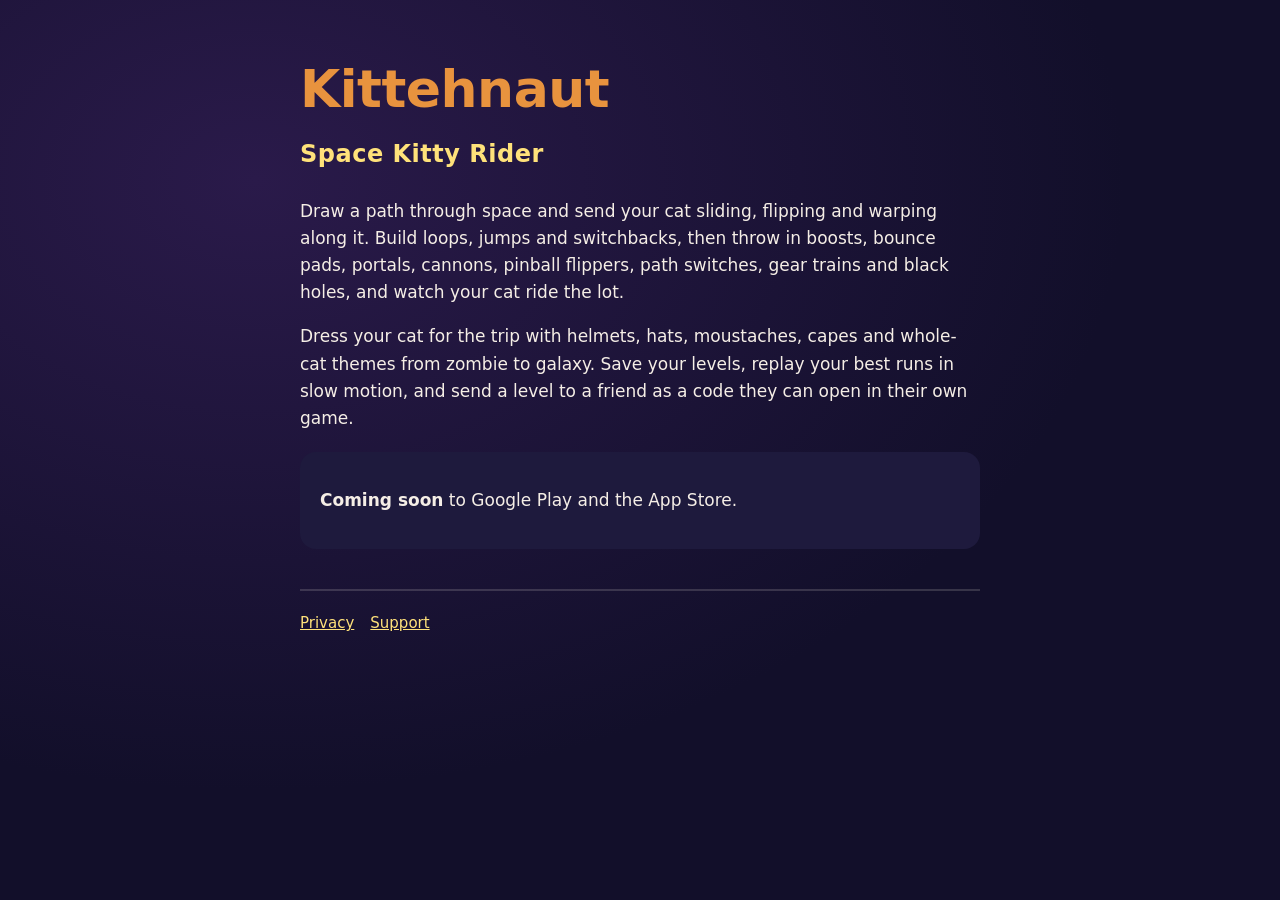
==== index.html @ dff560c7 "Kittehnaut site: landing, privacy and support pages Co-Authored-By: Claude Opus 5.5 <noreply@anthrop" ====
<!doctype html>
<html lang="en-GB">
<head>
<meta charset="utf-8">
<meta name="viewport" content="width=device-width, initial-scale=1">
<title>Kittehnaut: Space Kitty Rider</title>
<meta name="description" content="Draw a path through space and send your cat sliding, flipping and warping along it.">
<link rel="stylesheet" href="style.css">
</head>
<body>
<div class="wrap">
<h1>Kittehnaut</h1>
<p class="tagline">Space Kitty Rider</p>

<p>Draw a path through space and send your cat sliding, flipping and warping
along it. Build loops, jumps and switchbacks, then throw in boosts, bounce
pads, portals, cannons, pinball flippers, path switches, gear trains and
black holes, and watch your cat ride the lot.</p>

<p>Dress your cat for the trip with helmets, hats, moustaches, capes and
whole-cat themes from zombie to galaxy. Save your levels, replay your best
runs in slow motion, and send a level to a friend as a code they can open
in their own game.</p>

<div class="card">
<p><strong>Coming soon</strong> to Google Play and the App Store.</p>
</div>

<footer><a href="privacy.html">Privacy</a><a href="support.html">Support</a></footer>
</div>
</body>
</html>
---- style.css ----
:root{--night:#120F2A;--panel:#1E1A3D;--ink:#F5EEE6;--ink-soft:rgba(245,238,230,.72);--line:rgba(245,238,230,.16);--orange:#E8933E;--gold:#FFE27A}
*{box-sizing:border-box}
body{margin:0;background:var(--night) radial-gradient(ellipse at 20% 20%,#2A1A4A 0,transparent 60%) fixed;color:var(--ink);font-family:system-ui,-apple-system,"Segoe UI",Roboto,sans-serif;font-size:17px;line-height:1.6}
.wrap{max-width:720px;margin:0 auto;padding:48px 20px 70px}
h1{font-size:clamp(34px,7vw,52px);margin:0 0 4px;color:var(--orange);font-weight:900;letter-spacing:-.5px}
.tagline{color:var(--gold);font-weight:800;font-size:clamp(18px,3.5vw,24px);margin:0 0 24px;letter-spacing:.5px}
.updated{color:var(--ink-soft);margin:0 0 28px}
h2{font-size:23px;margin:32px 0 8px;color:var(--gold)}
a{color:var(--gold)}
.card{background:var(--panel);border-radius:16px;padding:18px 20px;margin:20px 0}
footer{border-top:2px solid var(--line);margin-top:40px;padding-top:20px;color:var(--ink-soft);font-size:15px}
footer a{margin-right:16px}
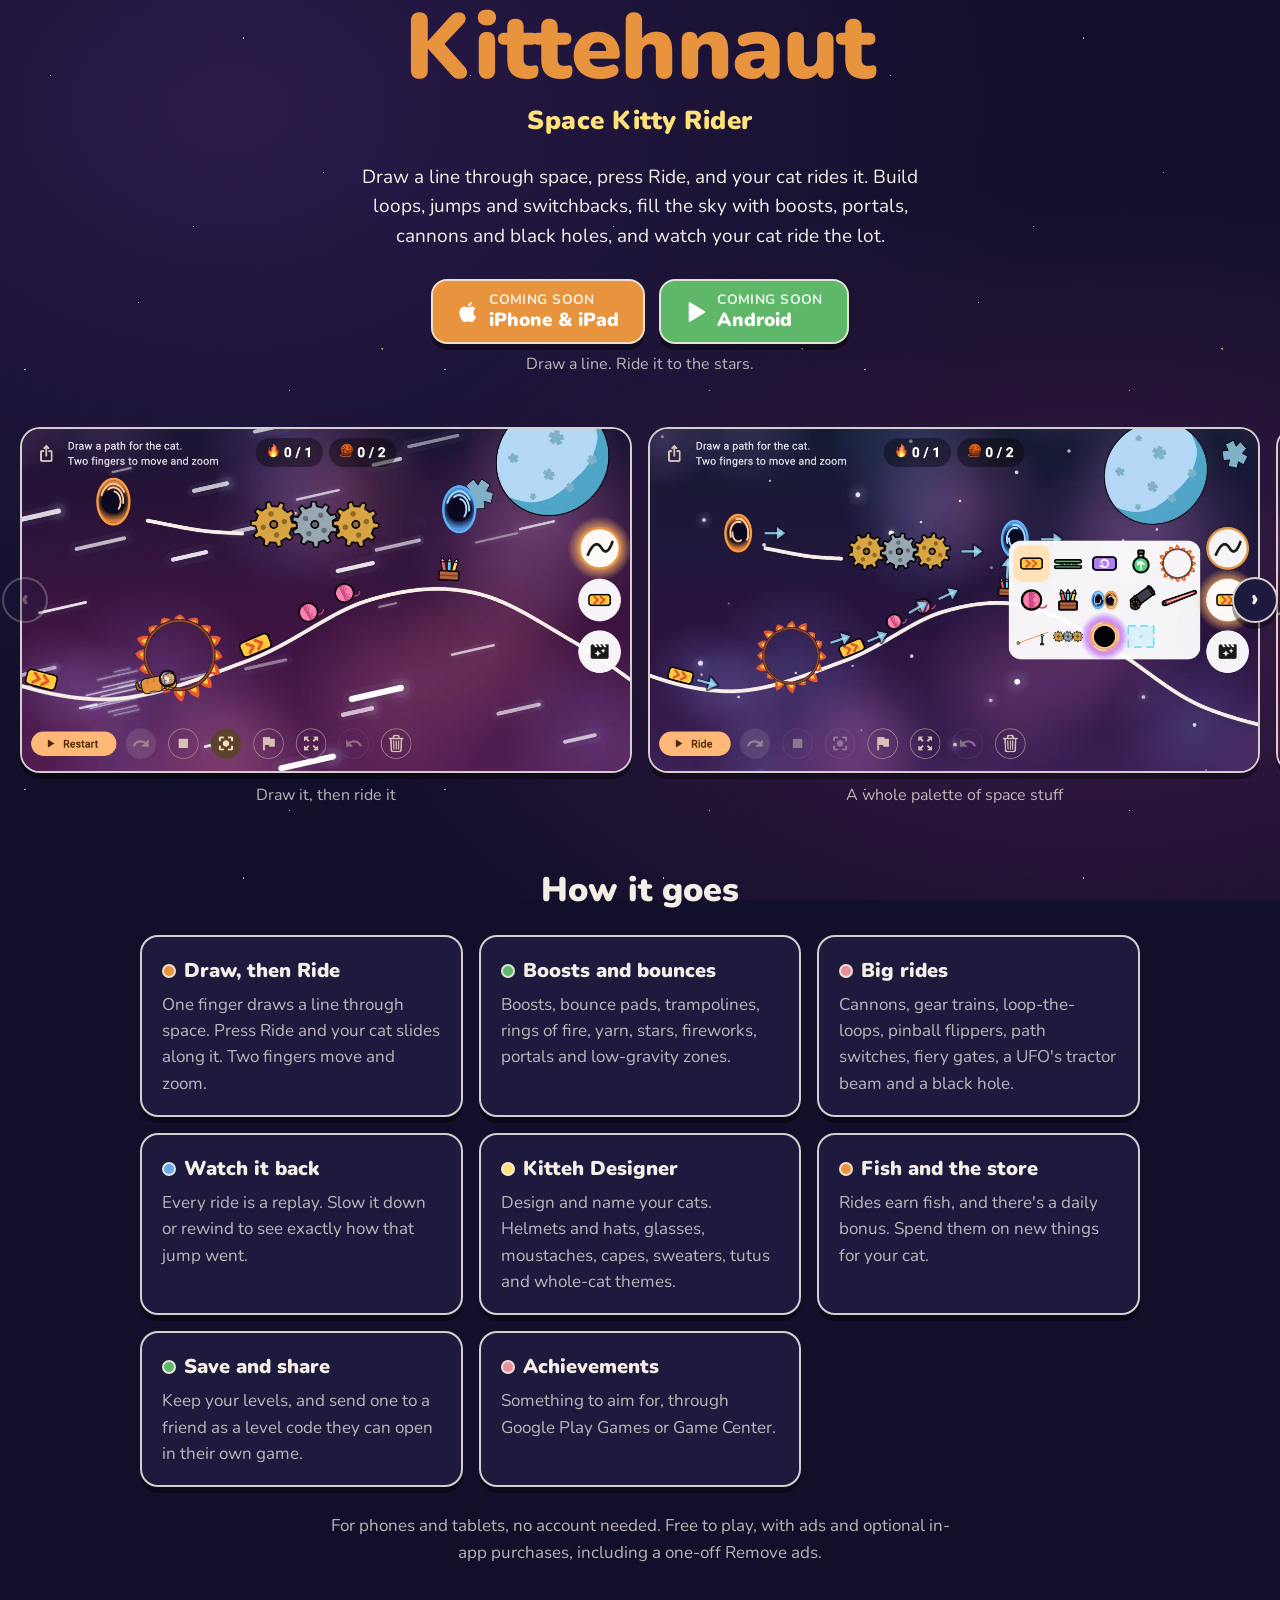
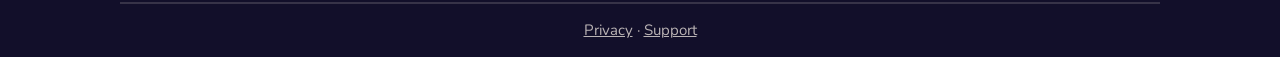
==== commit 17916b29: "Rebuild the site on Kittehpult's layout Hero with store buttons (marked Coming soon, wired to the re" ====
--- a/index.html
+++ b/index.html
@@ -4,29 +4,234 @@
 <meta charset="utf-8">
 <meta name="viewport" content="width=device-width, initial-scale=1">
 <title>Kittehnaut: Space Kitty Rider</title>
-<meta name="description" content="Draw a path through space and send your cat sliding, flipping and warping along it.">
-<link rel="stylesheet" href="style.css">
+<meta name="description" content="Draw a line through space, press Ride, and your cat rides it. A drawing and riding game for phones and tablets.">
+<meta name="theme-color" content="#120F2A">
+<link rel="icon" href="img/favicon-32.png" type="image/png" sizes="32x32">
+<link rel="apple-touch-icon" href="img/apple-touch-icon.png">
+<meta property="og:type" content="website">
+<meta property="og:site_name" content="Kittehnaut">
+<meta property="og:title" content="Kittehnaut: Space Kitty Rider">
+<meta property="og:description" content="Draw a line through space, press Ride, and your cat rides it.">
+<meta property="og:image" content="https://kittehnaut.app/img/og.jpg">
+<meta property="og:image:width" content="1024">
+<meta property="og:image:height" content="500">
+<meta property="og:image:alt" content="Kittehnaut: an orange cat in a space helmet riding a drawn line through the stars">
+<meta property="og:url" content="https://kittehnaut.app/">
+<meta name="twitter:card" content="summary_large_image">
+<link rel="canonical" href="https://kittehnaut.app/">
+<link rel="preconnect" href="https://fonts.googleapis.com">
+<link rel="preconnect" href="https://fonts.gstatic.com" crossorigin>
+<link href="https://fonts.googleapis.com/css2?family=Nunito:wght@400;700;900&display=swap" rel="stylesheet">
+<style>
+  :root{
+    --night:#120F2A; --nebula:#2A1A4A; --ink:#F5EEE6; --ink-soft:rgba(245,238,230,.74);
+    --orange:#E8933E; --gold:#FFE27A; --pink:#E8909A; --green:#5FB86A; --blue:#6AA9E8;
+    --card:#1E1A3D; --line:rgba(245,238,230,.16); --edge:rgba(245,238,230,.85);
+    --shadow:0 6px 0 rgba(0,0,0,.4);
+    --gap:16px; --per:2;
+    color-scheme:dark;
+  }
+  *{box-sizing:border-box}
+  body{
+    margin:0; color:var(--ink);
+    background:
+      radial-gradient(ellipse at 18% 12%, var(--nebula) 0, transparent 55%),
+      radial-gradient(ellipse at 85% 70%, #3A1A45 0, transparent 50%),
+      var(--night);
+    background-attachment:fixed;
+    font-family:'Nunito', system-ui, -apple-system, 'Segoe UI', Roboto, sans-serif;
+    font-size:17px; line-height:1.55; overflow-x:hidden;
+  }
+  /* A sprinkle of stars, drawn rather than fetched. */
+  body::before{
+    content:""; position:fixed; inset:0; z-index:-1; pointer-events:none; opacity:.7;
+    background-image:
+      radial-gradient(1.5px 1.5px at 12% 18%, #fff 50%, transparent 51%),
+      radial-gradient(1px 1px at 33% 72%, #fff 50%, transparent 51%),
+      radial-gradient(1.5px 1.5px at 58% 9%, #fff 50%, transparent 51%),
+      radial-gradient(1px 1px at 77% 41%, #fff 50%, transparent 51%),
+      radial-gradient(2px 2px at 91% 83%, #FFE27A 50%, transparent 51%),
+      radial-gradient(1px 1px at 46% 54%, #fff 50%, transparent 51%),
+      radial-gradient(1.5px 1.5px at 6% 88%, #fff 50%, transparent 51%),
+      radial-gradient(1px 1px at 69% 93%, #fff 50%, transparent 51%);
+    background-size:420px 420px;
+  }
+  .wrap{max-width:1040px; margin:0 auto; padding:0 20px}
+  header{text-align:center; padding:clamp(32px,7vw,56px) 0 8px}
+  h1{
+    font-weight:900; font-size:clamp(46px,11vw,92px); margin:0; letter-spacing:-.01em;
+    color:var(--orange); line-height:1.05;
+  }
+  .tagline{font-weight:900; font-size:clamp(19px,4.5vw,26px); color:var(--gold); margin:4px 0 0; letter-spacing:.02em}
+  .lede{max-width:580px; margin:22px auto 0; font-size:clamp(16px,4vw,19px)}
+  .cta{display:flex; gap:14px; justify-content:center; flex-wrap:wrap; margin:28px 0 8px}
+  .btn{
+    display:inline-flex; align-items:center; gap:10px; text-decoration:none; color:#fff;
+    font-weight:900; padding:11px 24px; border-radius:16px; border:2px solid var(--edge);
+    box-shadow:var(--shadow); font-size:clamp(16px,4vw,19px); line-height:1.2; text-align:left;
+  }
+  .btn svg{width:22px; height:22px; flex:none; fill:#fff}
+  .btn small{display:block; font-weight:700; font-size:.72em; opacity:.85; letter-spacing:.03em; text-transform:uppercase}
+  .btn:active{transform:translateY(3px); box-shadow:0 3px 0 rgba(0,0,0,.4)}
+  .btn-ios{background:var(--orange)}
+  .btn-play{background:var(--green)}
+  .note{color:var(--ink-soft); font-size:clamp(14px,3.6vw,16px); text-align:center; margin:8px 0 0}
+
+  .gallery{position:relative; margin:clamp(28px,6vw,44px) auto 10px; max-width:1400px}
+  .shots{
+    display:grid; grid-auto-flow:column;
+    grid-auto-columns:calc((100% - (var(--per) - 1) * var(--gap)) / var(--per));
+    gap:var(--gap); overflow-x:auto; scroll-snap-type:x proximity;
+    scroll-behavior:smooth; -webkit-overflow-scrolling:touch;
+    padding:6px 20px 10px; scroll-padding-left:20px;
+    scrollbar-width:none;
+  }
+  .shots::-webkit-scrollbar{display:none}
+  .shots figure{margin:0; scroll-snap-align:start; text-align:center}
+  .shots img{
+    width:100%; height:auto; display:block; border-radius:clamp(12px,2.4vw,20px);
+    border:2px solid var(--edge); box-shadow:var(--shadow); background:var(--card);
+  }
+  .shots figcaption{font-size:clamp(14px,3.4vw,16px); color:var(--ink-soft); margin-top:10px}
+  .nav{
+    position:absolute; top:calc(50% - 20px); transform:translateY(-50%);
+    width:46px; height:46px; border-radius:50%; border:2px solid var(--edge);
+    background:var(--card); color:var(--ink); box-shadow:var(--shadow);
+    font-size:24px; line-height:1; cursor:pointer; display:grid; place-items:center;
+    font-family:inherit; font-weight:900; padding:0 0 4px;
+  }
+  .nav[disabled]{opacity:.3; cursor:default; box-shadow:none}
+  .nav.prev{left:2px} .nav.next{right:2px}
+  /* Landscape shots: two to a row, then one with a peek of the next. */
+  @media (max-width:640px){ :root{--per:1.12; --gap:12px} .nav{width:38px; height:38px; font-size:20px} }
+
+  section{padding:clamp(24px,6vw,36px) 0}
+  h2{font-size:clamp(25px,6vw,34px); font-weight:900; margin:0 0 18px; text-align:center}
+  .grid{display:grid; gap:16px; grid-template-columns:repeat(auto-fit,minmax(min(100%,250px),1fr))}
+  .card{
+    background:var(--card); border:2px solid var(--edge); border-radius:18px;
+    padding:18px 20px; box-shadow:var(--shadow);
+  }
+  .card h3{margin:0 0 6px; font-size:20px; font-weight:900}
+  .card p{margin:0; color:var(--ink-soft)}
+  .card .dot{
+    display:inline-block; width:14px; height:14px; border-radius:50%;
+    border:2px solid var(--edge); margin-right:8px; vertical-align:-1px;
+  }
+  .fine{max-width:620px; margin:26px auto 0; text-align:center; color:var(--ink-soft)}
+  footer{
+    text-align:center; padding:40px 0 56px; color:var(--ink-soft); font-size:15px;
+    border-top:2px solid var(--line); margin-top:30px;
+  }
+  footer a{color:inherit}
+</style>
 </head>
 <body>
-<div class="wrap">
-<h1>Kittehnaut</h1>
-<p class="tagline">Space Kitty Rider</p>
-
-<p>Draw a path through space and send your cat sliding, flipping and warping
-along it. Build loops, jumps and switchbacks, then throw in boosts, bounce
-pads, portals, cannons, pinball flippers, path switches, gear trains and
-black holes, and watch your cat ride the lot.</p>
-
-<p>Dress your cat for the trip with helmets, hats, moustaches, capes and
-whole-cat themes from zombie to galaxy. Save your levels, replay your best
-runs in slow motion, and send a level to a friend as a code they can open
-in their own game.</p>
-
-<div class="card">
-<p><strong>Coming soon</strong> to Google Play and the App Store.</p>
+
+<header class="wrap">
+  <h1>Kittehnaut</h1>
+  <p class="tagline">Space Kitty Rider</p>
+  <p class="lede">
+    Draw a line through space, press Ride, and your cat rides it. Build loops,
+    jumps and switchbacks, fill the sky with boosts, portals, cannons and
+    black holes, and watch your cat ride the lot.
+  </p>
+  <div class="cta">
+    <a class="btn btn-ios" href="https://apps.apple.com/app/id6823748521">
+      <svg viewBox="0 0 24 24" aria-hidden="true"><path d="M16.37 1.43c0 1.14-.42 2.2-1.26 3.02-.94.93-2.06 1.47-3.05 1.38a3.2 3.2 0 0 1-.02-.36c0-1.1.47-2.2 1.28-2.99.83-.82 2.03-1.42 3.03-1.46.01.14.02.27.02.41zM20.9 17.1c-.5 1.16-.74 1.67-1.38 2.7-.9 1.43-2.16 3.2-3.73 3.22-1.39.01-1.75-.9-3.64-.89-1.89.01-2.28.91-3.67.9-1.57-.01-2.77-1.62-3.66-3.04-2.5-4-2.77-8.7-1.22-11.2 1.1-1.77 2.83-2.8 4.46-2.8 1.66 0 2.7.9 4.08.9 1.33 0 2.14-.9 4.06-.9 1.45 0 2.99.79 4.08 2.16-3.59 1.96-3 7.08.62 8.95z"/></svg>
+      <span><small>Coming soon</small>iPhone &amp; iPad</span>
+    </a>
+    <a class="btn btn-play" href="https://play.google.com/store/apps/details?id=dev.kittehnaut.app">
+      <svg viewBox="0 0 24 24" aria-hidden="true"><path d="M4 2.2v19.6c0 .82.9 1.32 1.6.9l16-9.8c.67-.41.67-1.39 0-1.8l-16-9.8c-.7-.42-1.6.08-1.6.9z"/></svg>
+      <span><small>Coming soon</small>Android</span>
+    </a>
+  </div>
+  <p class="note">Draw a line. Ride it to the stars.</p>
+</header>
+
+<div class="gallery">
+  <button class="nav prev" type="button" aria-label="Previous screenshots">&lsaquo;</button>
+  <div class="shots" id="shots">
+    <figure><img src="img/02_ride.webp" alt="A cat in a space helmet riding a drawn line through a ring of fire, past boosts, yarn and gears" width="1200" height="675"><figcaption>Draw it, then ride it</figcaption></figure>
+    <figure><img src="img/03_build.webp" alt="Building a level with the items palette open" width="1200" height="675"><figcaption>A whole palette of space stuff</figcaption></figure>
+    <figure><img src="img/06_black_hole.webp" alt="A cat orbiting a black hole after a cannon shot, with fireworks bursting" loading="lazy" width="1200" height="675"><figcaption>Cannons, fireworks and a black hole</figcaption></figure>
+    <figure><img src="img/04_designer.webp" alt="The Kitteh Designer, with a galaxy cat in a wizard hat and star glasses" loading="lazy" width="1200" height="675"><figcaption>Design your own Kitteh</figcaption></figure>
+    <figure><img src="img/05_store.webp" alt="The store, with hats for your cat priced in fish" loading="lazy" width="1200" height="675"><figcaption>Spend your fish on hats and more</figcaption></figure>
+    <figure><img src="img/01_menu.webp" alt="The Kittehnaut main menu with an orange cat in a space helmet" loading="lazy" width="1200" height="675"><figcaption>Pick a cat and go</figcaption></figure>
+  </div>
+  <button class="nav next" type="button" aria-label="More screenshots">&rsaquo;</button>
 </div>
 
-<footer><a href="privacy.html">Privacy</a><a href="support.html">Support</a></footer>
-</div>
+<main class="wrap">
+  <section>
+    <h2>How it goes</h2>
+    <div class="grid">
+      <div class="card">
+        <h3><span class="dot" style="background:var(--orange)"></span>Draw, then Ride</h3>
+        <p>One finger draws a line through space. Press Ride and your cat slides along it. Two fingers move and zoom.</p>
+      </div>
+      <div class="card">
+        <h3><span class="dot" style="background:var(--green)"></span>Boosts and bounces</h3>
+        <p>Boosts, bounce pads, trampolines, rings of fire, yarn, stars, fireworks, portals and low-gravity zones.</p>
+      </div>
+      <div class="card">
+        <h3><span class="dot" style="background:var(--pink)"></span>Big rides</h3>
+        <p>Cannons, gear trains, loop-the-loops, pinball flippers, path switches, fiery gates, a UFO's tractor beam and a black hole.</p>
+      </div>
+      <div class="card">
+        <h3><span class="dot" style="background:var(--blue)"></span>Watch it back</h3>
+        <p>Every ride is a replay. Slow it down or rewind to see exactly how that jump went.</p>
+      </div>
+      <div class="card">
+        <h3><span class="dot" style="background:var(--gold)"></span>Kitteh Designer</h3>
+        <p>Design and name your cats. Helmets and hats, glasses, moustaches, capes, sweaters, tutus and whole-cat themes.</p>
+      </div>
+      <div class="card">
+        <h3><span class="dot" style="background:var(--orange)"></span>Fish and the store</h3>
+        <p>Rides earn fish, and there's a daily bonus. Spend them on new things for your cat.</p>
+      </div>
+      <div class="card">
+        <h3><span class="dot" style="background:var(--green)"></span>Save and share</h3>
+        <p>Keep your levels, and send one to a friend as a level code they can open in their own game.</p>
+      </div>
+      <div class="card">
+        <h3><span class="dot" style="background:var(--pink)"></span>Achievements</h3>
+        <p>Something to aim for, through Google Play Games or Game Center.</p>
+      </div>
+    </div>
+    <p class="fine">For phones and tablets, no account needed. Free to play, with ads
+    and optional in-app purchases, including a one-off Remove ads.</p>
+  </section>
+</main>
+
+<footer class="wrap">
+  <p><a href="privacy.html">Privacy</a> &middot; <a href="support.html">Support</a></p>
+</footer>
+
+<script>
+  (function () {
+    var strip = document.getElementById('shots');
+    var prev = document.querySelector('.nav.prev');
+    var next = document.querySelector('.nav.next');
+    function page() {
+      var fig = strip.querySelector('figure');
+      var gap = parseFloat(getComputedStyle(strip).columnGap) || 16;
+      var step = fig.getBoundingClientRect().width + gap;
+      var visible = Math.max(1, Math.floor((strip.clientWidth - 40 + gap) / step));
+      return step * visible;
+    }
+    function update() {
+      var max = strip.scrollWidth - strip.clientWidth - 2;
+      prev.disabled = strip.scrollLeft <= 2;
+      next.disabled = strip.scrollLeft >= max;
+    }
+    prev.addEventListener('click', function () { strip.scrollBy({ left: -page(), behavior: 'smooth' }); });
+    next.addEventListener('click', function () { strip.scrollBy({ left: page(), behavior: 'smooth' }); });
+    strip.addEventListener('scroll', update, { passive: true });
+    window.addEventListener('resize', update);
+    update();
+  })();
+</script>
+
 </body>
 </html>
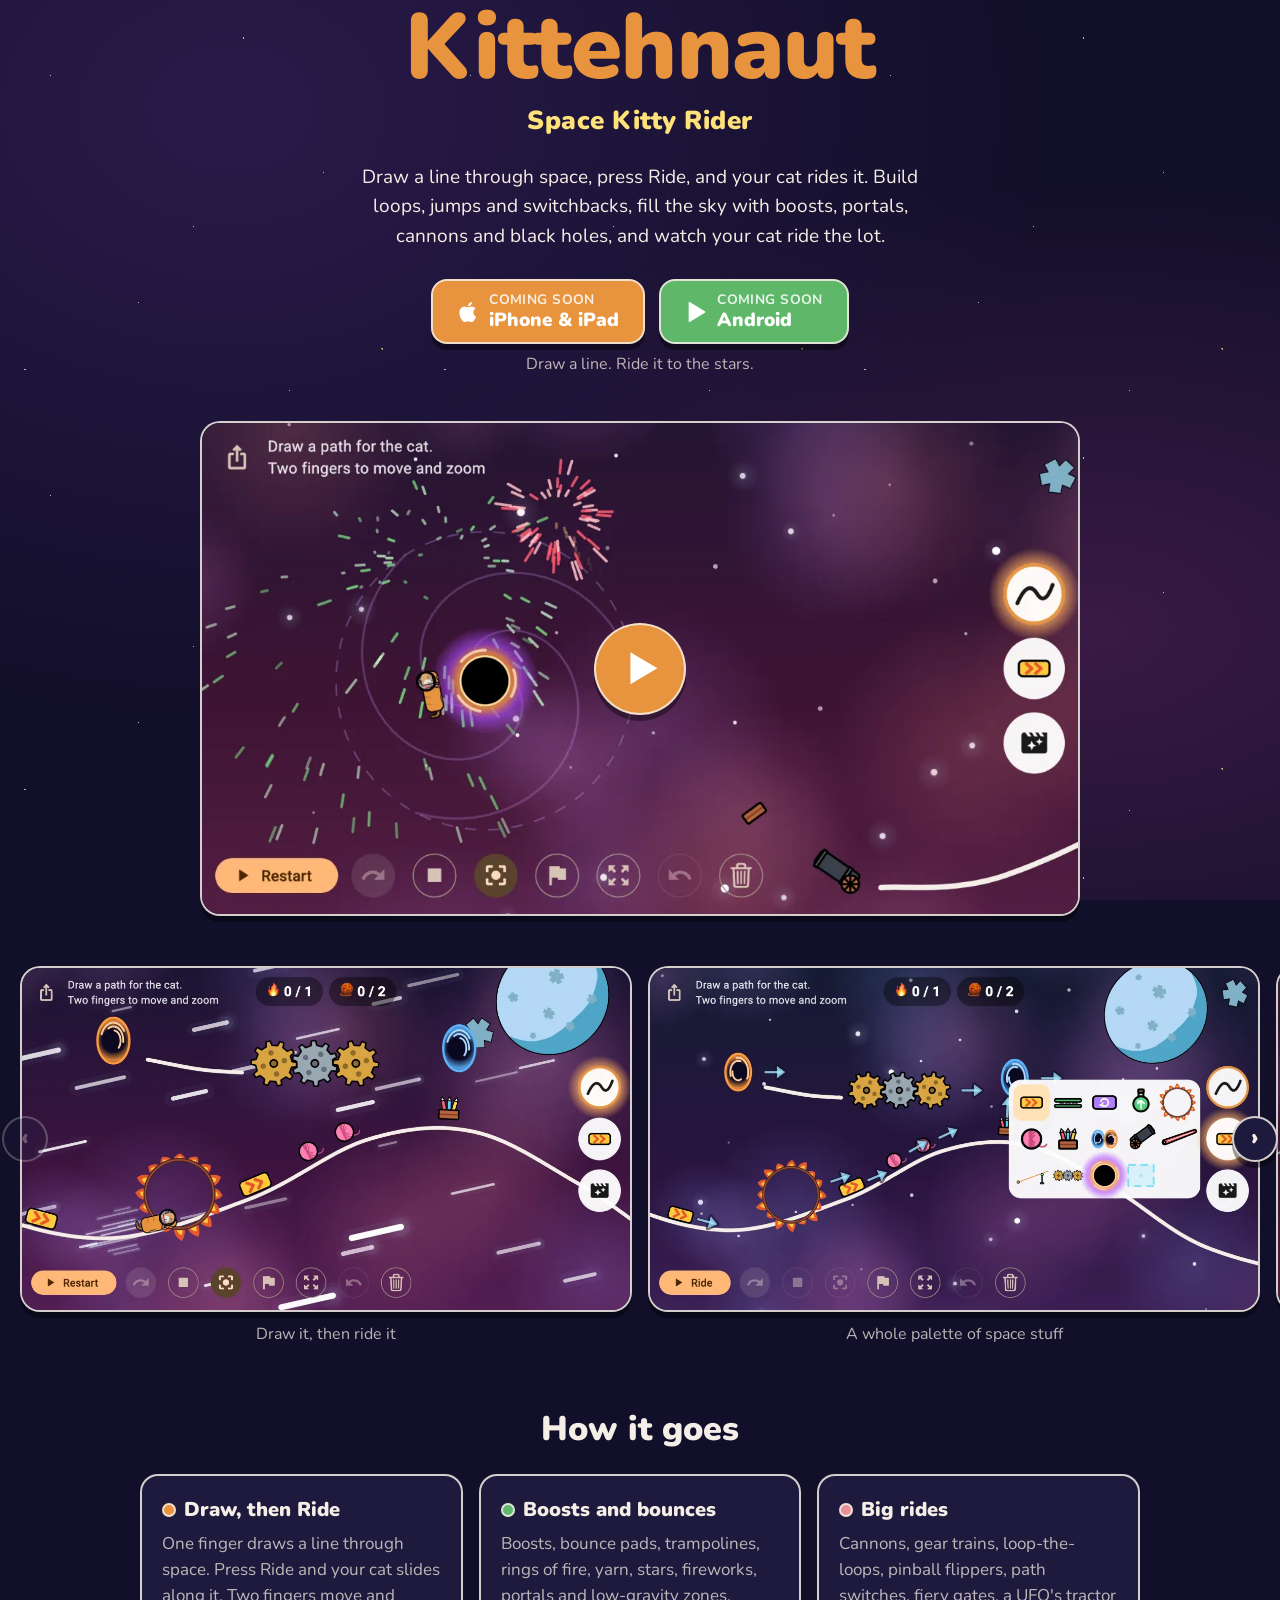
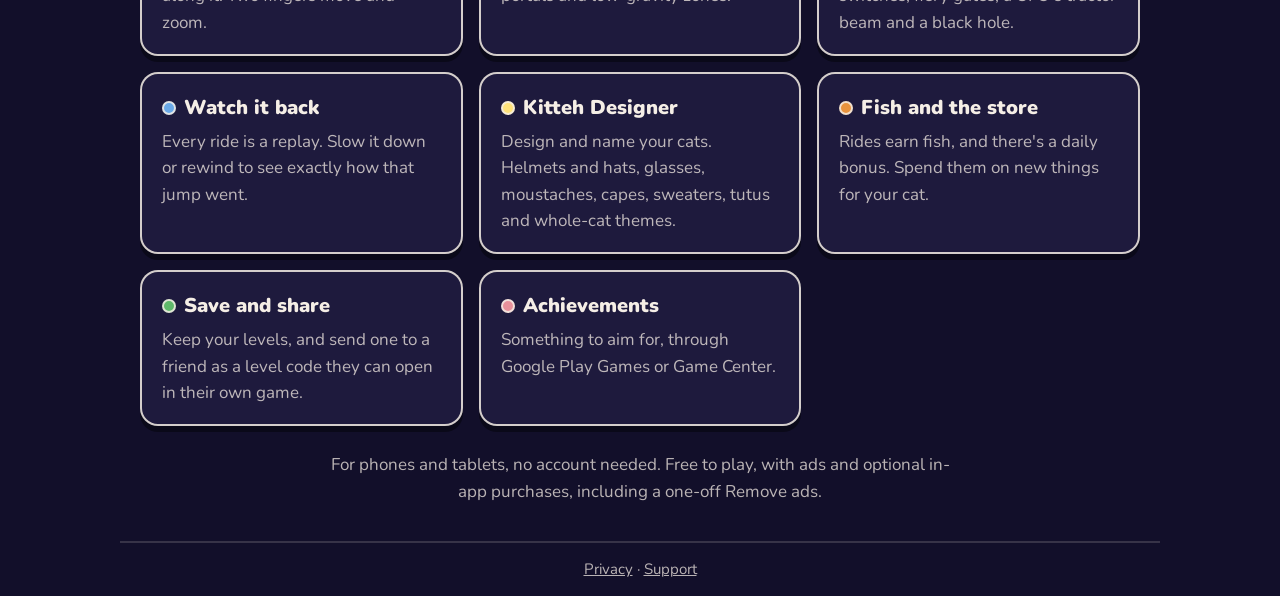
==== commit f123da90: "Home page: gameplay video Under the buttons. YouTube loads only when it is played; the link goes to " ====
--- a/index.html
+++ b/index.html
@@ -105,6 +105,20 @@
   /* Landscape shots: two to a row, then one with a peek of the next. */
   @media (max-width:640px){ :root{--per:1.12; --gap:12px} .nav{width:38px; height:38px; font-size:20px} }
 
+  .video{
+    display:block; position:relative; width:100%; max-width:880px; margin:clamp(28px,6vw,44px) auto 0;
+    aspect-ratio:16/9; overflow:hidden; border-radius:clamp(12px,2.4vw,20px);
+    border:2px solid var(--edge); box-shadow:var(--shadow); background:var(--card);
+  }
+  .video img,.video iframe{position:absolute; inset:0; width:100%; height:100%; border:0; object-fit:cover; display:block}
+  .video .play{
+    position:absolute; left:50%; top:50%; transform:translate(-50%,-50%);
+    width:clamp(64px,12vw,92px); height:clamp(64px,12vw,92px); border-radius:50%;
+    background:var(--orange); border:2px solid var(--edge); box-shadow:var(--shadow);
+    display:grid; place-items:center;
+  }
+  .video .play svg{width:46%; height:46%; fill:#fff; margin-left:6%}
+
   section{padding:clamp(24px,6vw,36px) 0}
   h2{font-size:clamp(25px,6vw,34px); font-weight:900; margin:0 0 18px; text-align:center}
   .grid{display:grid; gap:16px; grid-template-columns:repeat(auto-fit,minmax(min(100%,250px),1fr))}
@@ -149,6 +163,13 @@
   <p class="note">Draw a line. Ride it to the stars.</p>
 </header>
 
+<div class="wrap">
+  <a class="video" id="video" href="https://youtu.be/LykFXLQiwcY" aria-label="Play the Kittehnaut gameplay video">
+    <img src="img/06_black_hole.webp" alt="" width="1200" height="675">
+    <span class="play"><svg viewBox="0 0 24 24" aria-hidden="true"><path d="M5 2.5v19l16-9.5z"/></svg></span>
+  </a>
+</div>
+
 <div class="gallery">
   <button class="nav prev" type="button" aria-label="Previous screenshots">&lsaquo;</button>
   <div class="shots" id="shots">
@@ -209,6 +230,24 @@
 </footer>
 
 <script>
+  // YouTube loads only when the video is played, so a visit alone sends
+  // nothing to Google.
+  (function () {
+    var video = document.getElementById('video');
+    video.addEventListener('click', function (e) {
+      e.preventDefault();
+      var frame = document.createElement('iframe');
+      frame.src = 'https://www.youtube-nocookie.com/embed/LykFXLQiwcY?autoplay=1&rel=0';
+      frame.title = 'Kittehnaut gameplay video';
+      frame.allow = 'autoplay; encrypted-media; picture-in-picture; fullscreen';
+      frame.referrerPolicy = 'strict-origin-when-cross-origin';
+      var box = document.createElement('div');
+      box.className = 'video';
+      box.appendChild(frame);
+      video.replaceWith(box);
+    });
+  })();
+
   (function () {
     var strip = document.getElementById('shots');
     var prev = document.querySelector('.nav.prev');
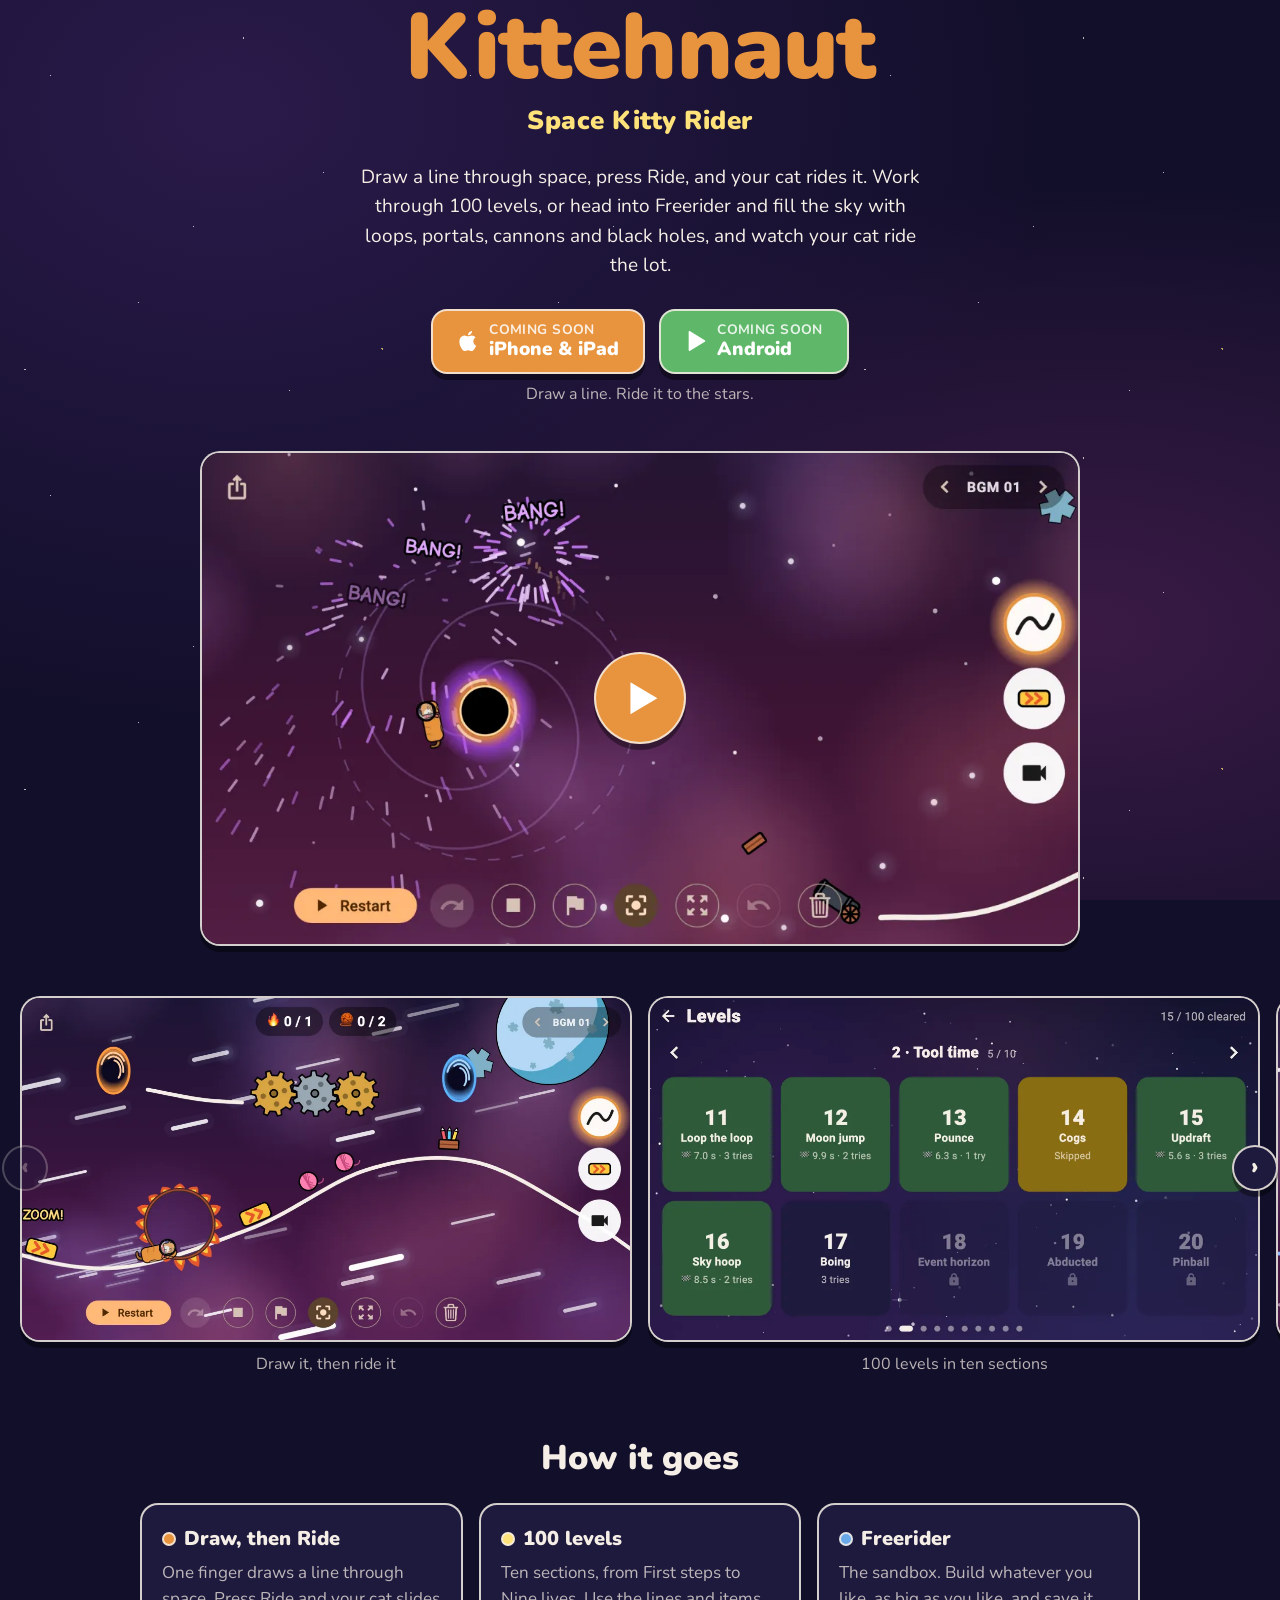
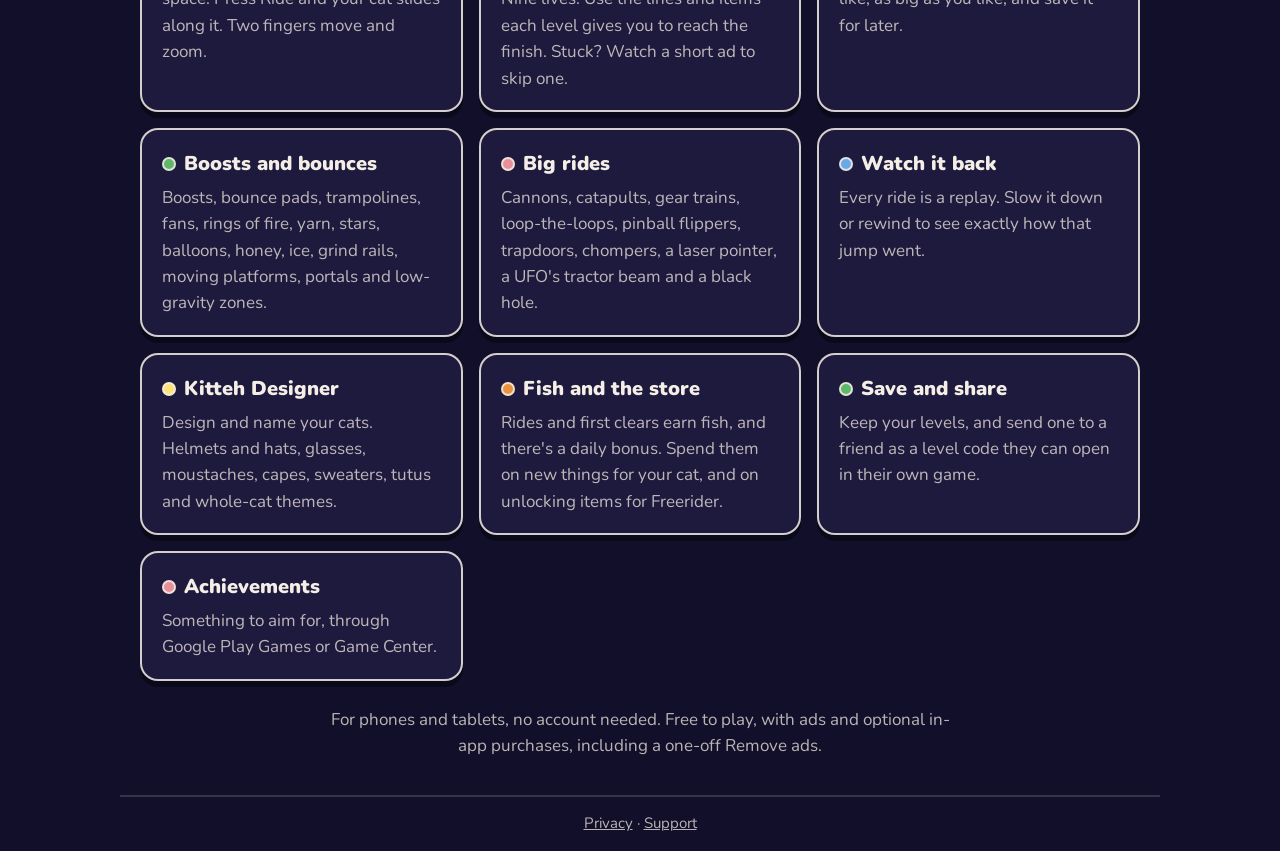
==== commit ce008e91: "Site current with the game: levels, new items, screenshots Eight new screenshots (the Levels screen " ====
--- a/index.html
+++ b/index.html
@@ -4,7 +4,7 @@
 <meta charset="utf-8">
 <meta name="viewport" content="width=device-width, initial-scale=1">
 <title>Kittehnaut: Space Kitty Rider</title>
-<meta name="description" content="Draw a line through space, press Ride, and your cat rides it. A drawing and riding game for phones and tablets.">
+<meta name="description" content="Draw a line through space, press Ride, and your cat rides it. 100 levels, a sandbox full of loops, portals and cannons, and a wardrobe for your cat. For phones and tablets.">
 <meta name="theme-color" content="#120F2A">
 <link rel="icon" href="img/favicon-32.png" type="image/png" sizes="32x32">
 <link rel="apple-touch-icon" href="img/apple-touch-icon.png">
@@ -146,9 +146,9 @@
   <h1>Kittehnaut</h1>
   <p class="tagline">Space Kitty Rider</p>
   <p class="lede">
-    Draw a line through space, press Ride, and your cat rides it. Build loops,
-    jumps and switchbacks, fill the sky with boosts, portals, cannons and
-    black holes, and watch your cat ride the lot.
+    Draw a line through space, press Ride, and your cat rides it. Work through
+    100 levels, or head into Freerider and fill the sky with loops, portals,
+    cannons and black holes, and watch your cat ride the lot.
   </p>
   <div class="cta">
     <a class="btn btn-ios" href="https://apps.apple.com/app/id6823748521">
@@ -174,11 +174,13 @@
   <button class="nav prev" type="button" aria-label="Previous screenshots">&lsaquo;</button>
   <div class="shots" id="shots">
     <figure><img src="img/02_ride.webp" alt="A cat in a space helmet riding a drawn line through a ring of fire, past boosts, yarn and gears" width="1200" height="675"><figcaption>Draw it, then ride it</figcaption></figure>
-    <figure><img src="img/03_build.webp" alt="Building a level with the items palette open" width="1200" height="675"><figcaption>A whole palette of space stuff</figcaption></figure>
+    <figure><img src="img/07_levels.webp" alt="The Levels screen, with levels cleared, one skipped and the next ones locked" width="1200" height="675"><figcaption>100 levels in ten sections</figcaption></figure>
+    <figure><img src="img/08_level.webp" alt="A cat going round a loop-the-loop on level 69, Mousetrap" loading="lazy" width="1200" height="675"><figcaption>Get your cat to the finish</figcaption></figure>
+    <figure><img src="img/03_build.webp" alt="Building a level in Freerider with the items palette open" loading="lazy" width="1200" height="675"><figcaption>A whole palette of space stuff</figcaption></figure>
     <figure><img src="img/06_black_hole.webp" alt="A cat orbiting a black hole after a cannon shot, with fireworks bursting" loading="lazy" width="1200" height="675"><figcaption>Cannons, fireworks and a black hole</figcaption></figure>
     <figure><img src="img/04_designer.webp" alt="The Kitteh Designer, with a galaxy cat in a wizard hat and star glasses" loading="lazy" width="1200" height="675"><figcaption>Design your own Kitteh</figcaption></figure>
     <figure><img src="img/05_store.webp" alt="The store, with hats for your cat priced in fish" loading="lazy" width="1200" height="675"><figcaption>Spend your fish on hats and more</figcaption></figure>
-    <figure><img src="img/01_menu.webp" alt="The Kittehnaut main menu with an orange cat in a space helmet" loading="lazy" width="1200" height="675"><figcaption>Pick a cat and go</figcaption></figure>
+    <figure><img src="img/01_menu.webp" alt="The Kittehnaut main menu, with Freerider and Levels" loading="lazy" width="1200" height="675"><figcaption>Pick a cat and go</figcaption></figure>
   </div>
   <button class="nav next" type="button" aria-label="More screenshots">&rsaquo;</button>
 </div>
@@ -192,12 +194,20 @@
         <p>One finger draws a line through space. Press Ride and your cat slides along it. Two fingers move and zoom.</p>
       </div>
       <div class="card">
+        <h3><span class="dot" style="background:var(--gold)"></span>100 levels</h3>
+        <p>Ten sections, from First steps to Nine lives. Use the lines and items each level gives you to reach the finish. Stuck? Watch a short ad to skip one.</p>
+      </div>
+      <div class="card">
+        <h3><span class="dot" style="background:var(--blue)"></span>Freerider</h3>
+        <p>The sandbox. Build whatever you like, as big as you like, and save it for later.</p>
+      </div>
+      <div class="card">
         <h3><span class="dot" style="background:var(--green)"></span>Boosts and bounces</h3>
-        <p>Boosts, bounce pads, trampolines, rings of fire, yarn, stars, fireworks, portals and low-gravity zones.</p>
+        <p>Boosts, bounce pads, trampolines, fans, rings of fire, yarn, stars, balloons, honey, ice, grind rails, moving platforms, portals and low-gravity zones.</p>
       </div>
       <div class="card">
         <h3><span class="dot" style="background:var(--pink)"></span>Big rides</h3>
-        <p>Cannons, gear trains, loop-the-loops, pinball flippers, path switches, fiery gates, a UFO's tractor beam and a black hole.</p>
+        <p>Cannons, catapults, gear trains, loop-the-loops, pinball flippers, trapdoors, chompers, a laser pointer, a UFO's tractor beam and a black hole.</p>
       </div>
       <div class="card">
         <h3><span class="dot" style="background:var(--blue)"></span>Watch it back</h3>
@@ -209,7 +219,7 @@
       </div>
       <div class="card">
         <h3><span class="dot" style="background:var(--orange)"></span>Fish and the store</h3>
-        <p>Rides earn fish, and there's a daily bonus. Spend them on new things for your cat.</p>
+        <p>Rides and first clears earn fish, and there's a daily bonus. Spend them on new things for your cat, and on unlocking items for Freerider.</p>
       </div>
       <div class="card">
         <h3><span class="dot" style="background:var(--green)"></span>Save and share</h3>
@@ -231,7 +241,7 @@
 
 <script>
   // YouTube loads only when the video is played, so a visit alone sends
-  // nothing to Google.
+  // it nothing.
   (function () {
     var video = document.getElementById('video');
     video.addEventListener('click', function (e) {
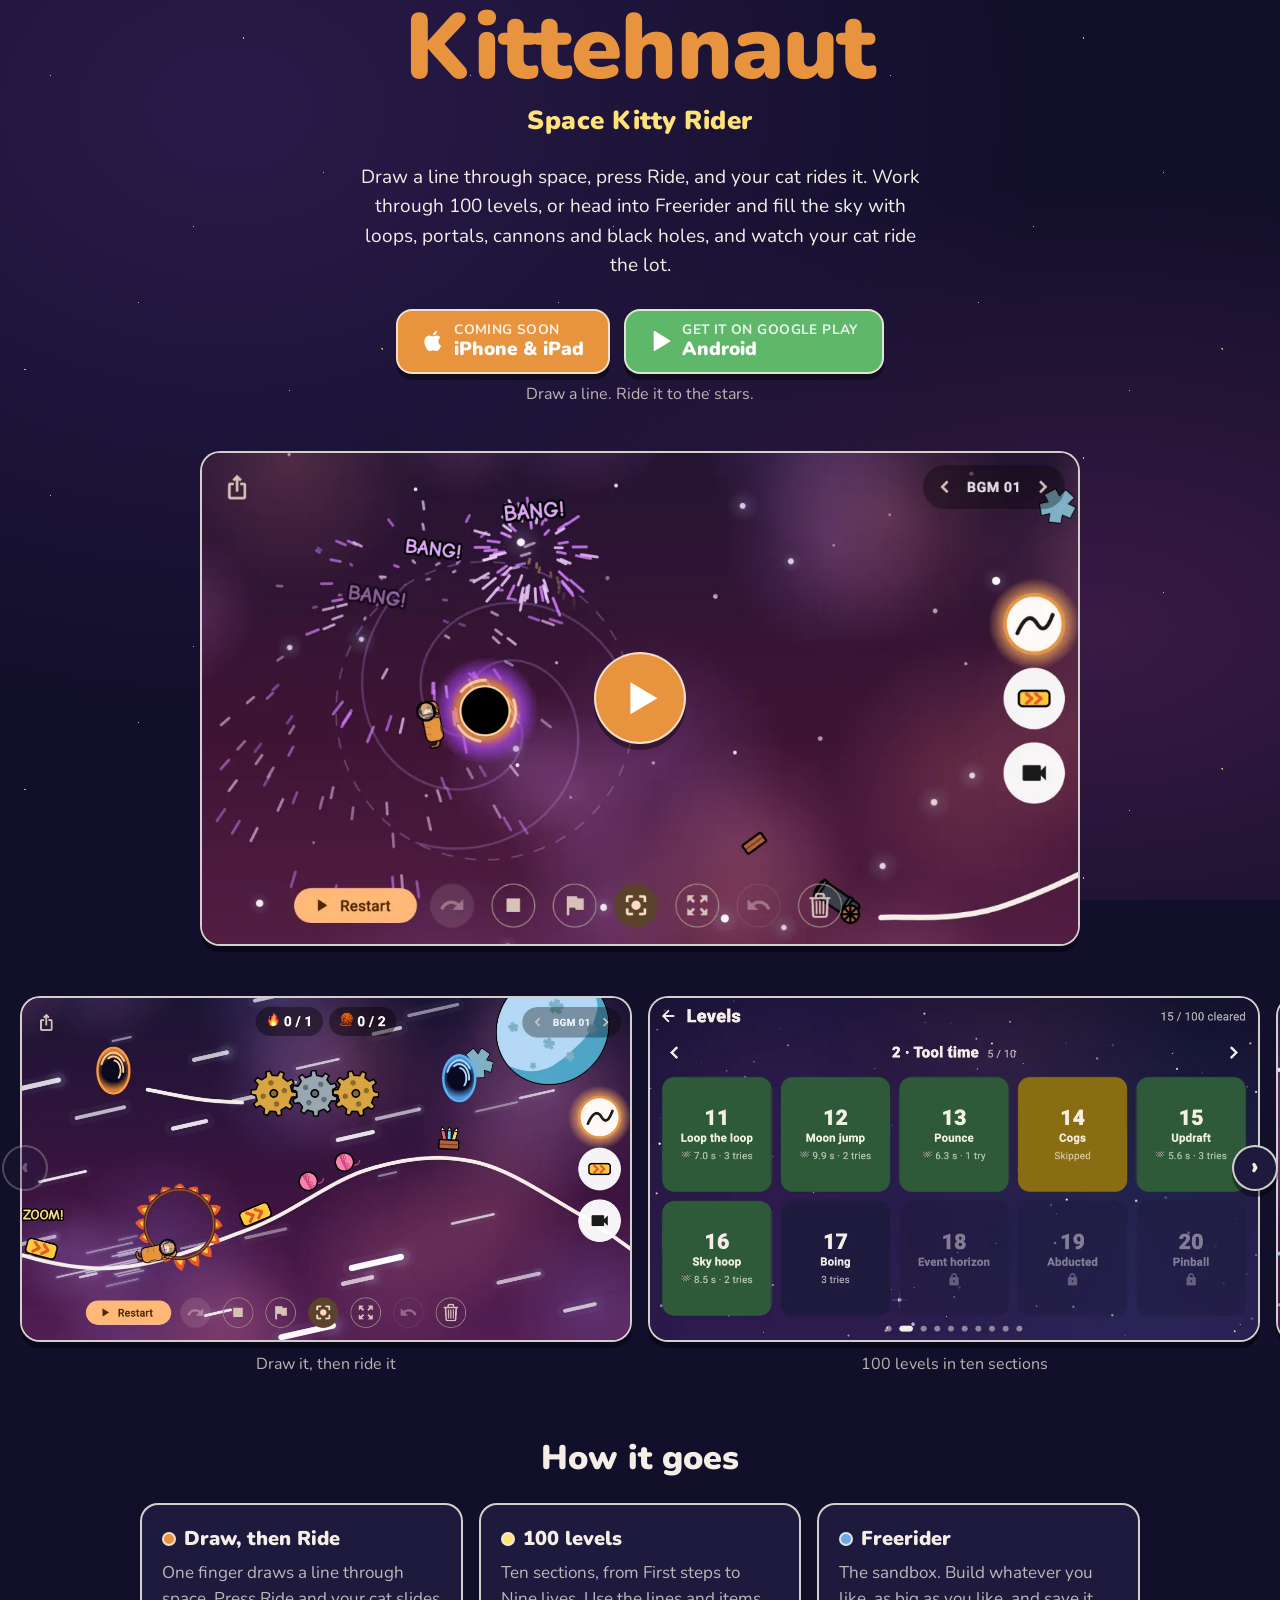
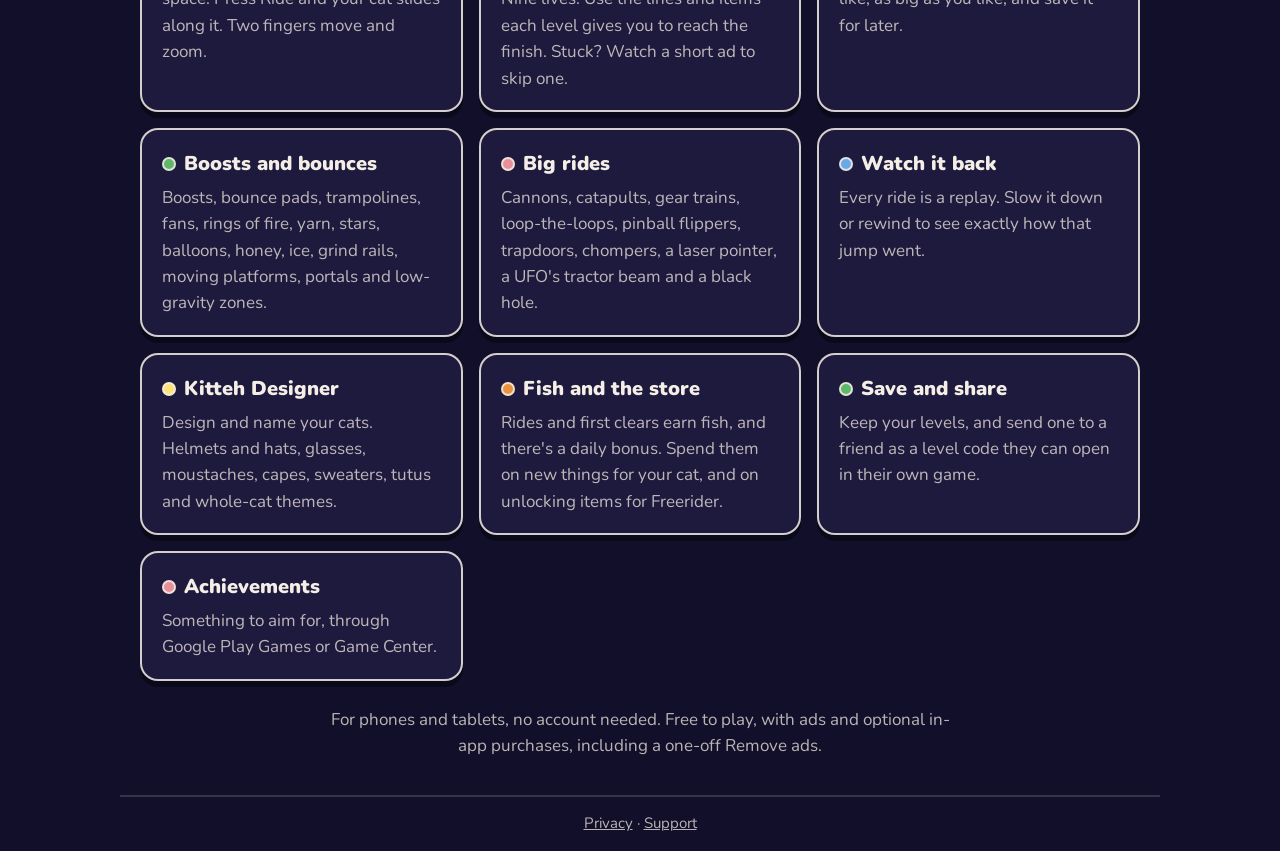
==== commit 323ee5e5: "Android button: live on Google Play Co-Authored-By: Claude Opus 5.5 <noreply@anthropic.com>" ====
--- a/index.html
+++ b/index.html
@@ -157,7 +157,7 @@
     </a>
     <a class="btn btn-play" href="https://play.google.com/store/apps/details?id=dev.kittehnaut.app">
       <svg viewBox="0 0 24 24" aria-hidden="true"><path d="M4 2.2v19.6c0 .82.9 1.32 1.6.9l16-9.8c.67-.41.67-1.39 0-1.8l-16-9.8c-.7-.42-1.6.08-1.6.9z"/></svg>
-      <span><small>Coming soon</small>Android</span>
+      <span><small>Get it on Google Play</small>Android</span>
     </a>
   </div>
   <p class="note">Draw a line. Ride it to the stars.</p>
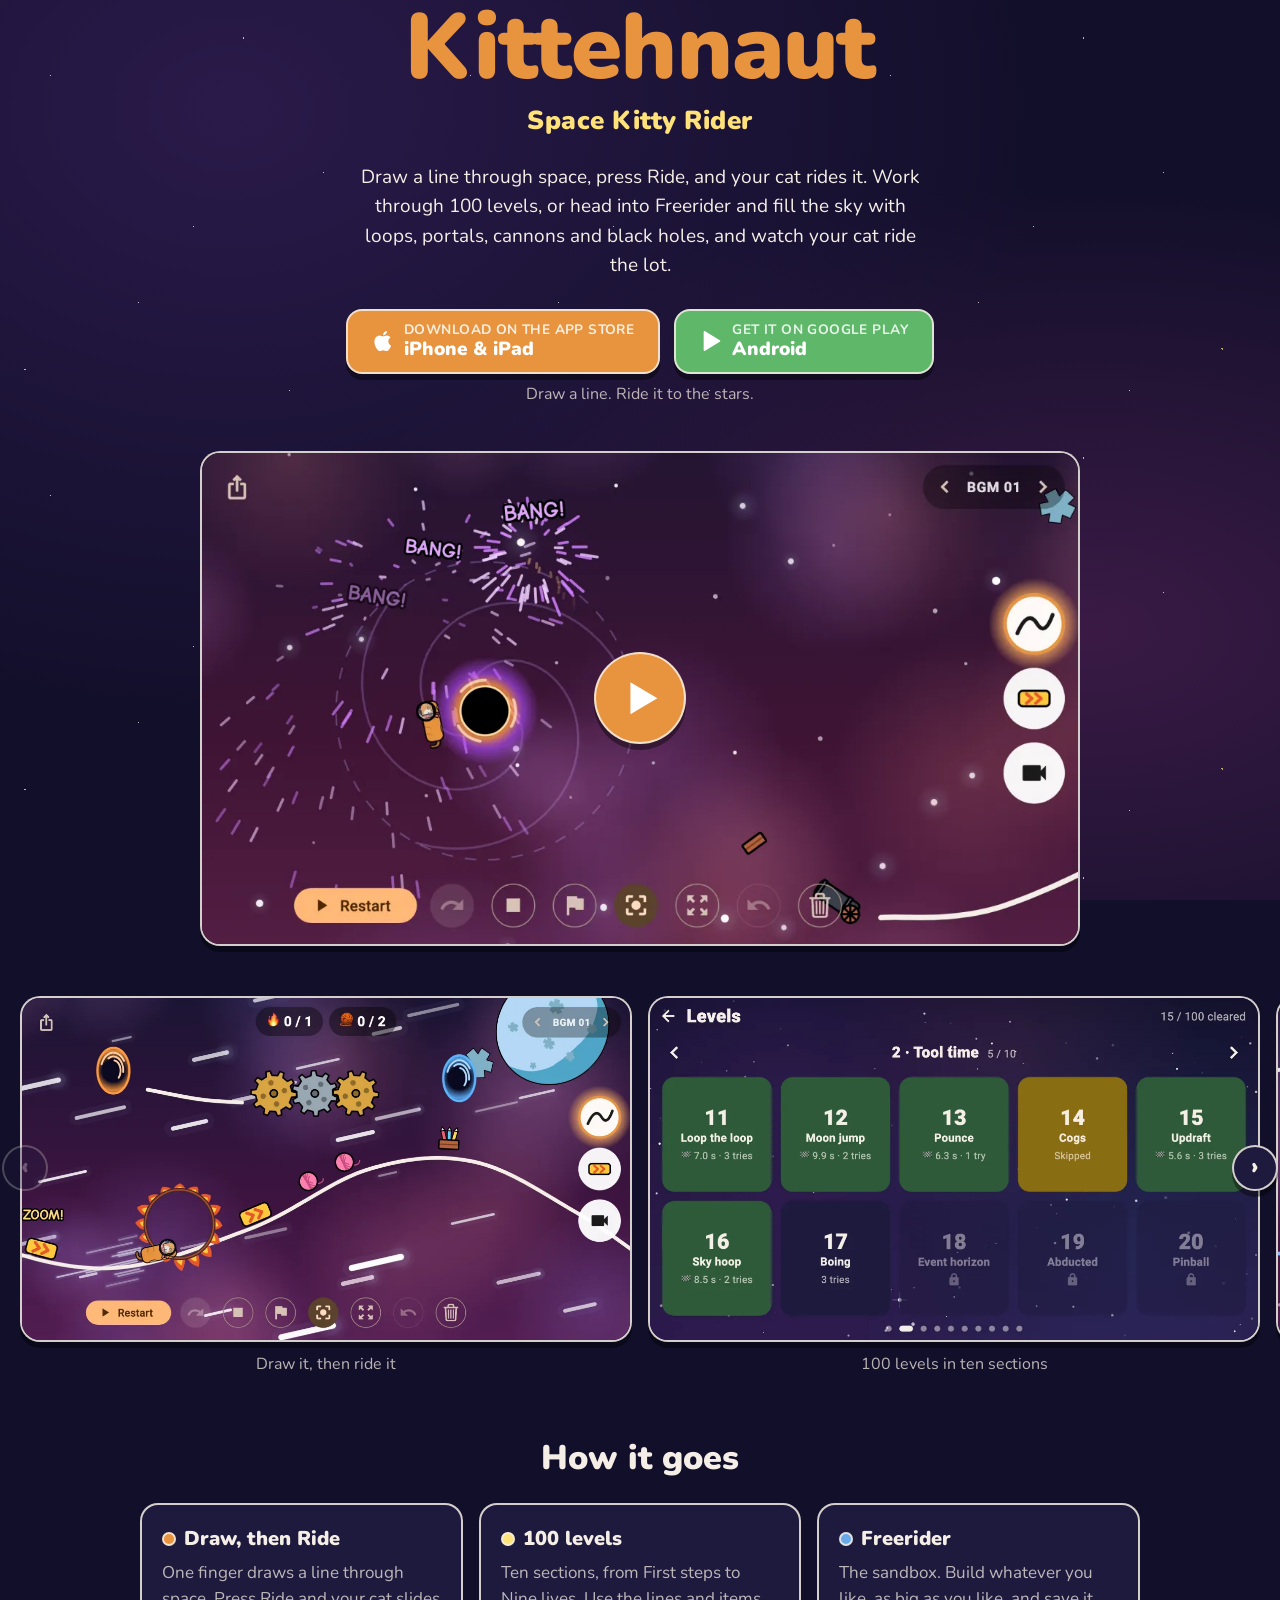
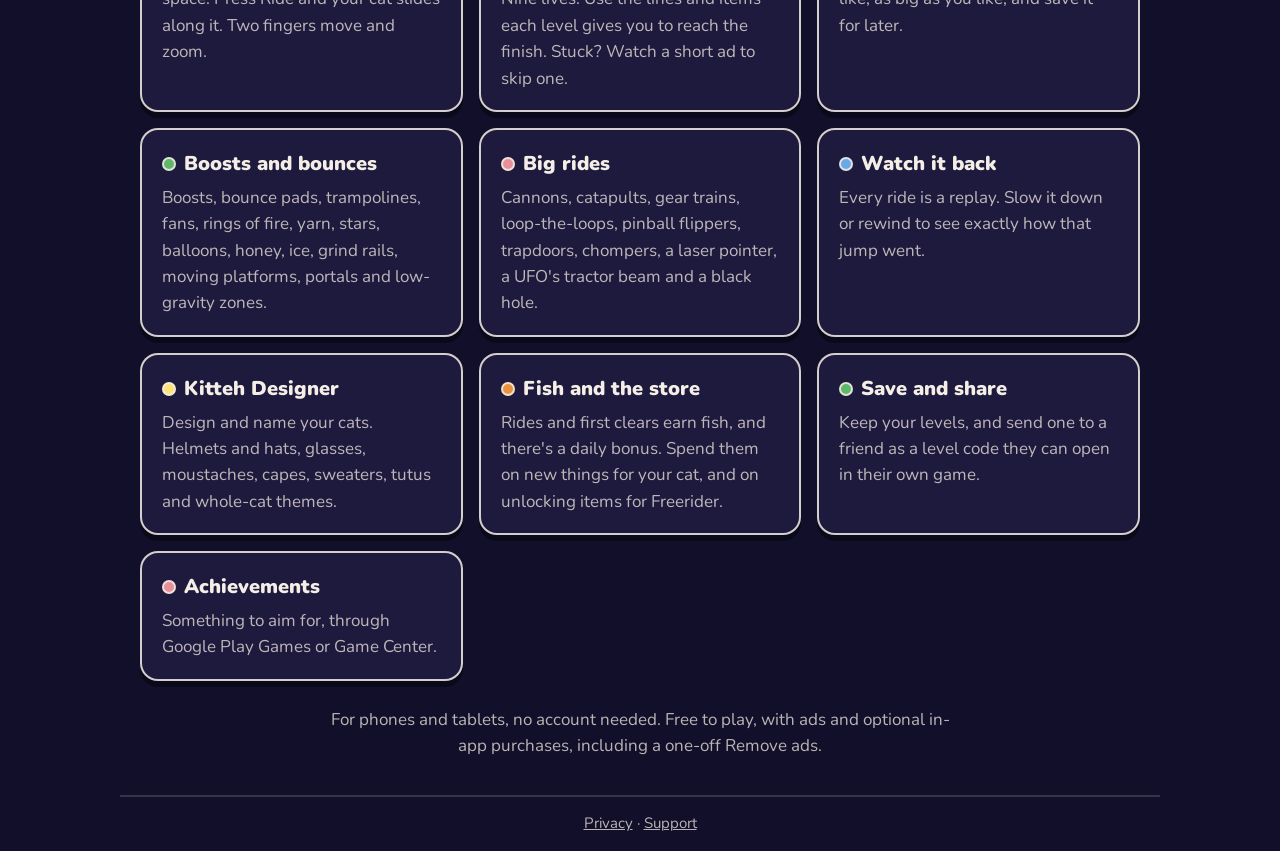
==== commit 44917e40: "iPhone button: live on the App Store Co-Authored-By: Claude Opus 5.5 <noreply@anthropic.com>" ====
--- a/index.html
+++ b/index.html
@@ -153,7 +153,7 @@
   <div class="cta">
     <a class="btn btn-ios" href="https://apps.apple.com/app/id6823748521">
       <svg viewBox="0 0 24 24" aria-hidden="true"><path d="M16.37 1.43c0 1.14-.42 2.2-1.26 3.02-.94.93-2.06 1.47-3.05 1.38a3.2 3.2 0 0 1-.02-.36c0-1.1.47-2.2 1.28-2.99.83-.82 2.03-1.42 3.03-1.46.01.14.02.27.02.41zM20.9 17.1c-.5 1.16-.74 1.67-1.38 2.7-.9 1.43-2.16 3.2-3.73 3.22-1.39.01-1.75-.9-3.64-.89-1.89.01-2.28.91-3.67.9-1.57-.01-2.77-1.62-3.66-3.04-2.5-4-2.77-8.7-1.22-11.2 1.1-1.77 2.83-2.8 4.46-2.8 1.66 0 2.7.9 4.08.9 1.33 0 2.14-.9 4.06-.9 1.45 0 2.99.79 4.08 2.16-3.59 1.96-3 7.08.62 8.95z"/></svg>
-      <span><small>Coming soon</small>iPhone &amp; iPad</span>
+      <span><small>Download on the App Store</small>iPhone &amp; iPad</span>
     </a>
     <a class="btn btn-play" href="https://play.google.com/store/apps/details?id=dev.kittehnaut.app">
       <svg viewBox="0 0 24 24" aria-hidden="true"><path d="M4 2.2v19.6c0 .82.9 1.32 1.6.9l16-9.8c.67-.41.67-1.39 0-1.8l-16-9.8c-.7-.42-1.6.08-1.6.9z"/></svg>
